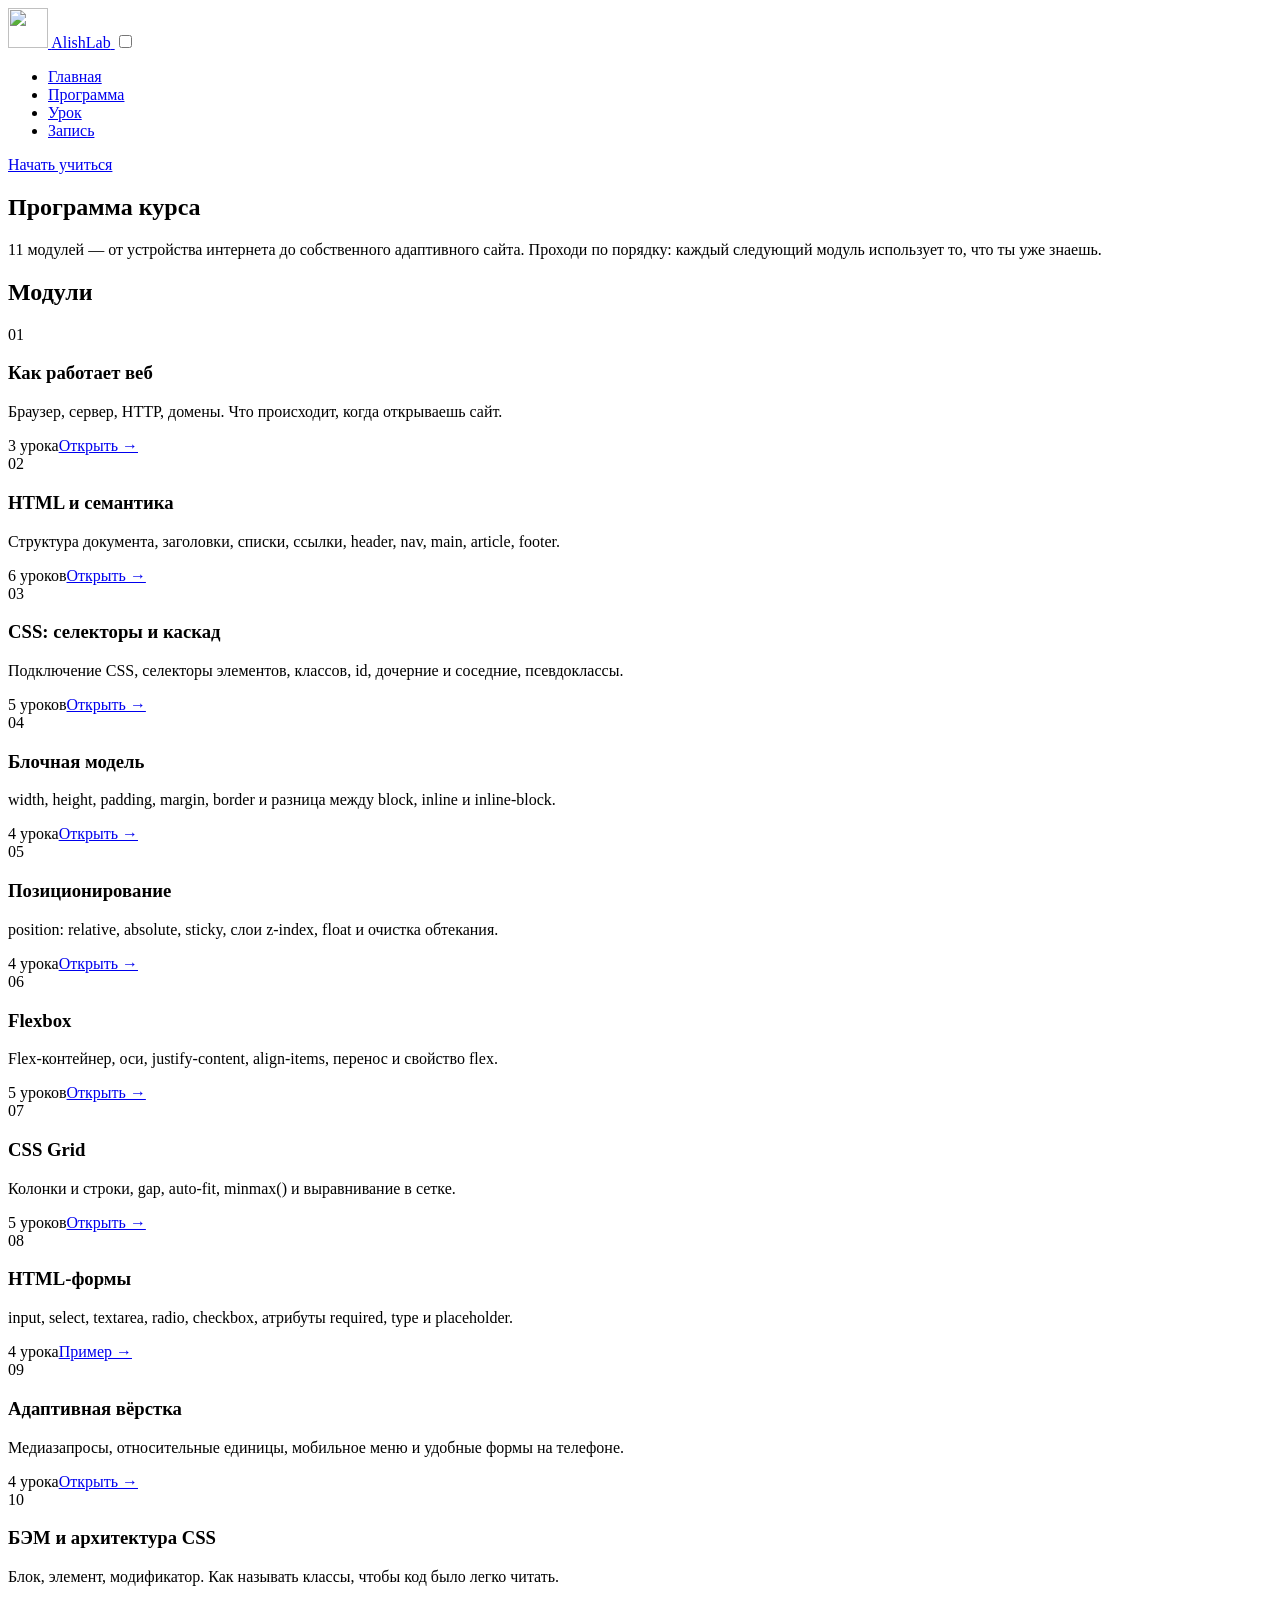
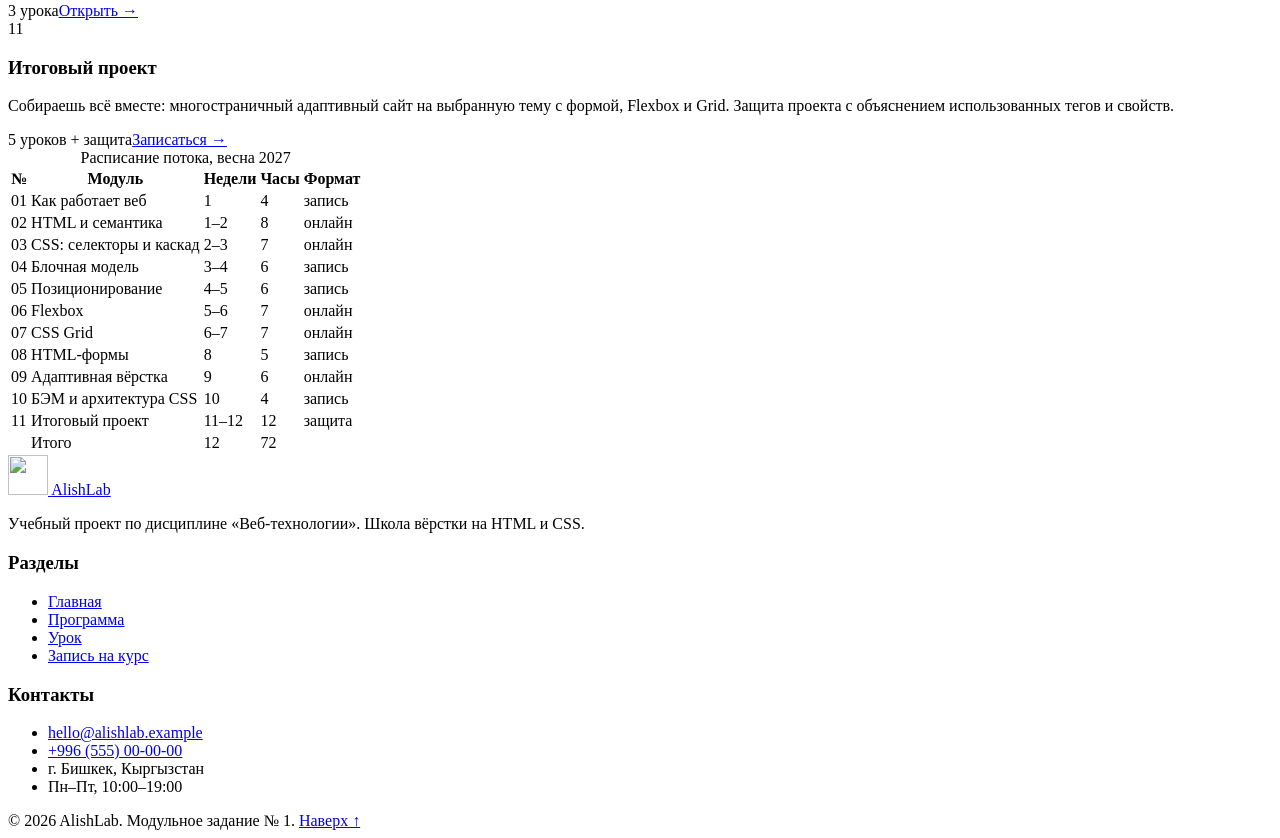
==== curriculum.html @ de328949 "Add curriculum page" ====
<!DOCTYPE html>
<html lang="ru">
<head>
  <meta charset="UTF-8">
  <meta name="viewport" content="width=device-width, initial-scale=1.0">
  <meta name="description" content="Программа курса AlishLab: 11 модулей по HTML и CSS и расписание занятий.">
  <title>Программа курса — AlishLab</title>
  <link rel="icon" href="img/logo.svg" type="image/svg+xml">
  <link rel="preconnect" href="https://fonts.googleapis.com">
  <link rel="preconnect" href="https://fonts.gstatic.com" crossorigin>
  <link href="https://fonts.googleapis.com/css2?family=Golos+Text:wght@400;500;600;700&family=JetBrains+Mono:wght@400;700&display=swap" rel="stylesheet">
  <link rel="stylesheet" href="css/style.css">
</head>
<body>

  <header class="header" id="top">
    <div class="header__inner container">
      <a class="logo" href="index.html">
        <img class="logo__img" src="img/logo.svg" alt="" width="40" height="40">
        <span class="logo__text">AlishLab</span>
      </a>

      <input class="nav-toggle" type="checkbox" id="nav-toggle">
      <label class="burger" for="nav-toggle" aria-label="Открыть меню">
        <span class="burger__line"></span>
        <span class="burger__line"></span>
        <span class="burger__line"></span>
      </label>

      <nav class="nav" aria-label="Главное меню">
        <ul class="nav__list">
          <li class="nav__item"><a class="nav__link" href="index.html">Главная</a></li>
          <li class="nav__item"><a class="nav__link nav__link--active" href="curriculum.html" aria-current="page">Программа</a></li>
          <li class="nav__item"><a class="nav__link" href="lesson.html">Урок</a></li>
          <li class="nav__item"><a class="nav__link" href="register.html">Запись</a></li>
        </ul>
      </nav>

      <a class="button button--primary button--small header__cta" href="register.html">Начать учиться</a>
    </div>
  </header>

  <main>
    <section class="page-head">
      <div class="container">
        <h1 class="page-head__title">Программа курса</h1>
        <p class="page-head__text">
          11 модулей — от устройства интернета до собственного адаптивного сайта.
          Проходи по порядку: каждый следующий модуль использует то, что ты уже знаешь.
        </p>

      </div>
    </section>

    <!-- Сетка модулей на CSS Grid -->
    <section class="section">
      <div class="container">
        <div class="section__head">
          <h2>Модули</h2>
        </div>

        <div class="modules">
          <article class="module">
            <span class="module__num">01</span>
            <h3 class="module__title">Как работает веб</h3>
            <p class="module__text">Браузер, сервер, HTTP, домены. Что происходит, когда открываешь сайт.</p>
            <div class="module__footer"><span>3 урока</span><a class="module__link" href="lesson.html">Открыть →</a></div>
          </article>

          <article class="module">
            <span class="module__num">02</span>
            <h3 class="module__title">HTML и семантика</h3>
            <p class="module__text">Структура документа, заголовки, списки, ссылки, header, nav, main, article, footer.</p>
            <div class="module__footer"><span>6 уроков</span><a class="module__link" href="lesson.html">Открыть →</a></div>
          </article>

          <article class="module">
            <span class="module__num">03</span>
            <h3 class="module__title">CSS: селекторы и каскад</h3>
            <p class="module__text">Подключение CSS, селекторы элементов, классов, id, дочерние и соседние, псевдоклассы.</p>
            <div class="module__footer"><span>5 уроков</span><a class="module__link" href="lesson.html">Открыть →</a></div>
          </article>

          <article class="module">
            <span class="module__num">04</span>
            <h3 class="module__title">Блочная модель</h3>
            <p class="module__text">width, height, padding, margin, border и разница между block, inline и inline-block.</p>
            <div class="module__footer"><span>4 урока</span><a class="module__link" href="lesson.html">Открыть →</a></div>
          </article>

          <article class="module">
            <span class="module__num">05</span>
            <h3 class="module__title">Позиционирование</h3>
            <p class="module__text">position: relative, absolute, sticky, слои z-index, float и очистка обтекания.</p>
            <div class="module__footer"><span>4 урока</span><a class="module__link" href="lesson.html">Открыть →</a></div>
          </article>

          <article class="module">
            <span class="module__num">06</span>
            <h3 class="module__title">Flexbox</h3>
            <p class="module__text">Flex-контейнер, оси, justify-content, align-items, перенос и свойство flex.</p>
            <div class="module__footer"><span>5 уроков</span><a class="module__link" href="lesson.html">Открыть →</a></div>
          </article>

          <article class="module">
            <span class="module__num">07</span>
            <h3 class="module__title">CSS Grid</h3>
            <p class="module__text">Колонки и строки, gap, auto-fit, minmax() и выравнивание в сетке.</p>
            <div class="module__footer"><span>5 уроков</span><a class="module__link" href="lesson.html">Открыть →</a></div>
          </article>

          <article class="module">
            <span class="module__num">08</span>
            <h3 class="module__title">HTML-формы</h3>
            <p class="module__text">input, select, textarea, radio, checkbox, атрибуты required, type и placeholder.</p>
            <div class="module__footer"><span>4 урока</span><a class="module__link" href="register.html">Пример →</a></div>
          </article>

          <article class="module">
            <span class="module__num">09</span>
            <h3 class="module__title">Адаптивная вёрстка</h3>
            <p class="module__text">Медиазапросы, относительные единицы, мобильное меню и удобные формы на телефоне.</p>
            <div class="module__footer"><span>4 урока</span><a class="module__link" href="lesson.html">Открыть →</a></div>
          </article>

          <article class="module">
            <span class="module__num">10</span>
            <h3 class="module__title">БЭМ и архитектура CSS</h3>
            <p class="module__text">Блок, элемент, модификатор. Как называть классы, чтобы код было легко читать.</p>
            <div class="module__footer"><span>3 урока</span><a class="module__link" href="lesson.html">Открыть →</a></div>
          </article>

          <article class="module module--wide">
            <span class="module__num">11</span>
            <h3 class="module__title">Итоговый проект</h3>
            <p class="module__text">Собираешь всё вместе: многостраничный адаптивный сайт на выбранную тему с формой, Flexbox и Grid. Защита проекта с объяснением использованных тегов и свойств.</p>
            <div class="module__footer"><span>5 уроков + защита</span><a class="module__link" href="register.html">Записаться →</a></div>
          </article>
        </div>
      </div>
    </section>

    <!-- Таблица расписания -->
    <section class="section" id="schedule">
      <div class="container">
        <div class="table-wrap">
          <table class="schedule">
            <caption class="schedule__caption">Расписание потока, весна 2027</caption>
            <thead>
              <tr>
                <th scope="col">№</th>
                <th scope="col">Модуль</th>
                <th scope="col">Недели</th>
                <th scope="col">Часы</th>
                <th scope="col">Формат</th>
              </tr>
            </thead>
            <tbody>
              <tr><td>01</td><td>Как работает веб</td><td>1</td><td>4</td><td>запись</td></tr>
              <tr><td>02</td><td>HTML и семантика</td><td>1–2</td><td>8</td><td>онлайн</td></tr>
              <tr><td>03</td><td>CSS: селекторы и каскад</td><td>2–3</td><td>7</td><td>онлайн</td></tr>
              <tr><td>04</td><td>Блочная модель</td><td>3–4</td><td>6</td><td>запись</td></tr>
              <tr><td>05</td><td>Позиционирование</td><td>4–5</td><td>6</td><td>запись</td></tr>
              <tr><td>06</td><td>Flexbox</td><td>5–6</td><td>7</td><td>онлайн</td></tr>
              <tr><td>07</td><td>CSS Grid</td><td>6–7</td><td>7</td><td>онлайн</td></tr>
              <tr><td>08</td><td>HTML-формы</td><td>8</td><td>5</td><td>запись</td></tr>
              <tr><td>09</td><td>Адаптивная вёрстка</td><td>9</td><td>6</td><td>онлайн</td></tr>
              <tr><td>10</td><td>БЭМ и архитектура CSS</td><td>10</td><td>4</td><td>запись</td></tr>
              <tr><td>11</td><td>Итоговый проект</td><td>11–12</td><td>12</td><td>защита</td></tr>
            </tbody>
            <tfoot>
              <tr><td></td><td>Итого</td><td>12</td><td>72</td><td></td></tr>
            </tfoot>
          </table>
        </div>
      </div>
    </section>
  </main>

  <footer class="footer">
    <div class="footer__inner container">
      <div class="footer__col">
        <a class="logo footer__logo" href="index.html">
          <img class="logo__img" src="img/logo.svg" alt="" width="40" height="40">
          <span class="logo__text">AlishLab</span>
        </a>
        <p class="footer__about">Учебный проект по дисциплине «Веб-технологии». Школа вёрстки на HTML и CSS.</p>
      </div>
      <div class="footer__col">
        <h3 class="footer__title">Разделы</h3>
        <ul class="footer__list">
          <li><a class="footer__link" href="index.html">Главная</a></li>
          <li><a class="footer__link" href="curriculum.html">Программа</a></li>
          <li><a class="footer__link" href="lesson.html">Урок</a></li>
          <li><a class="footer__link" href="register.html">Запись на курс</a></li>
        </ul>
      </div>
      <div class="footer__col">
        <h3 class="footer__title">Контакты</h3>
        <ul class="footer__list">
          <li><a class="footer__link" href="mailto:hello@alishlab.example">hello@alishlab.example</a></li>
          <li><a class="footer__link" href="tel:+996555000000">+996 (555) 00-00-00</a></li>
          <li>г. Бишкек, Кыргызстан</li>
          <li>Пн–Пт, 10:00–19:00</li>
        </ul>
      </div>
    </div>
    <div class="footer__bottom container">
      <span>© 2026 AlishLab. Модульное задание № 1.</span>
      <a class="footer__link" href="#top">Наверх ↑</a>
    </div>
  </footer>

</body>
</html>
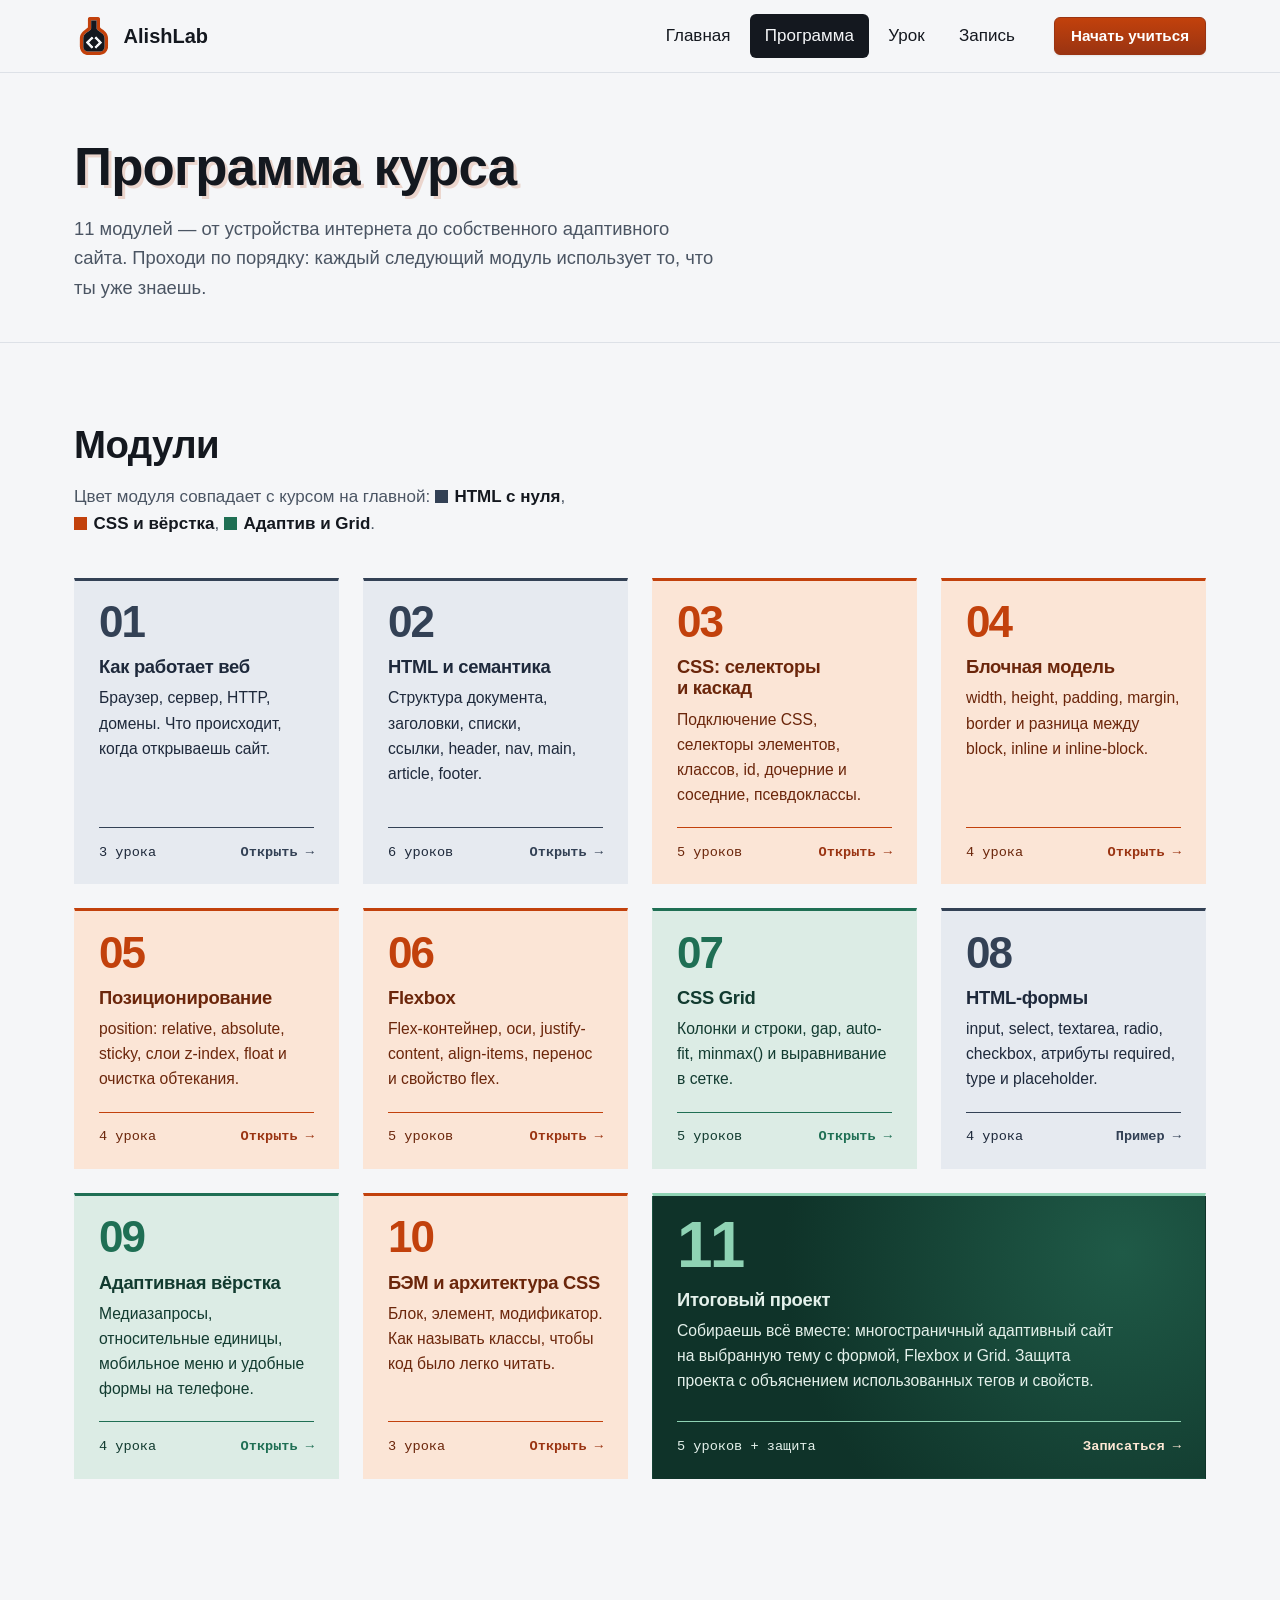
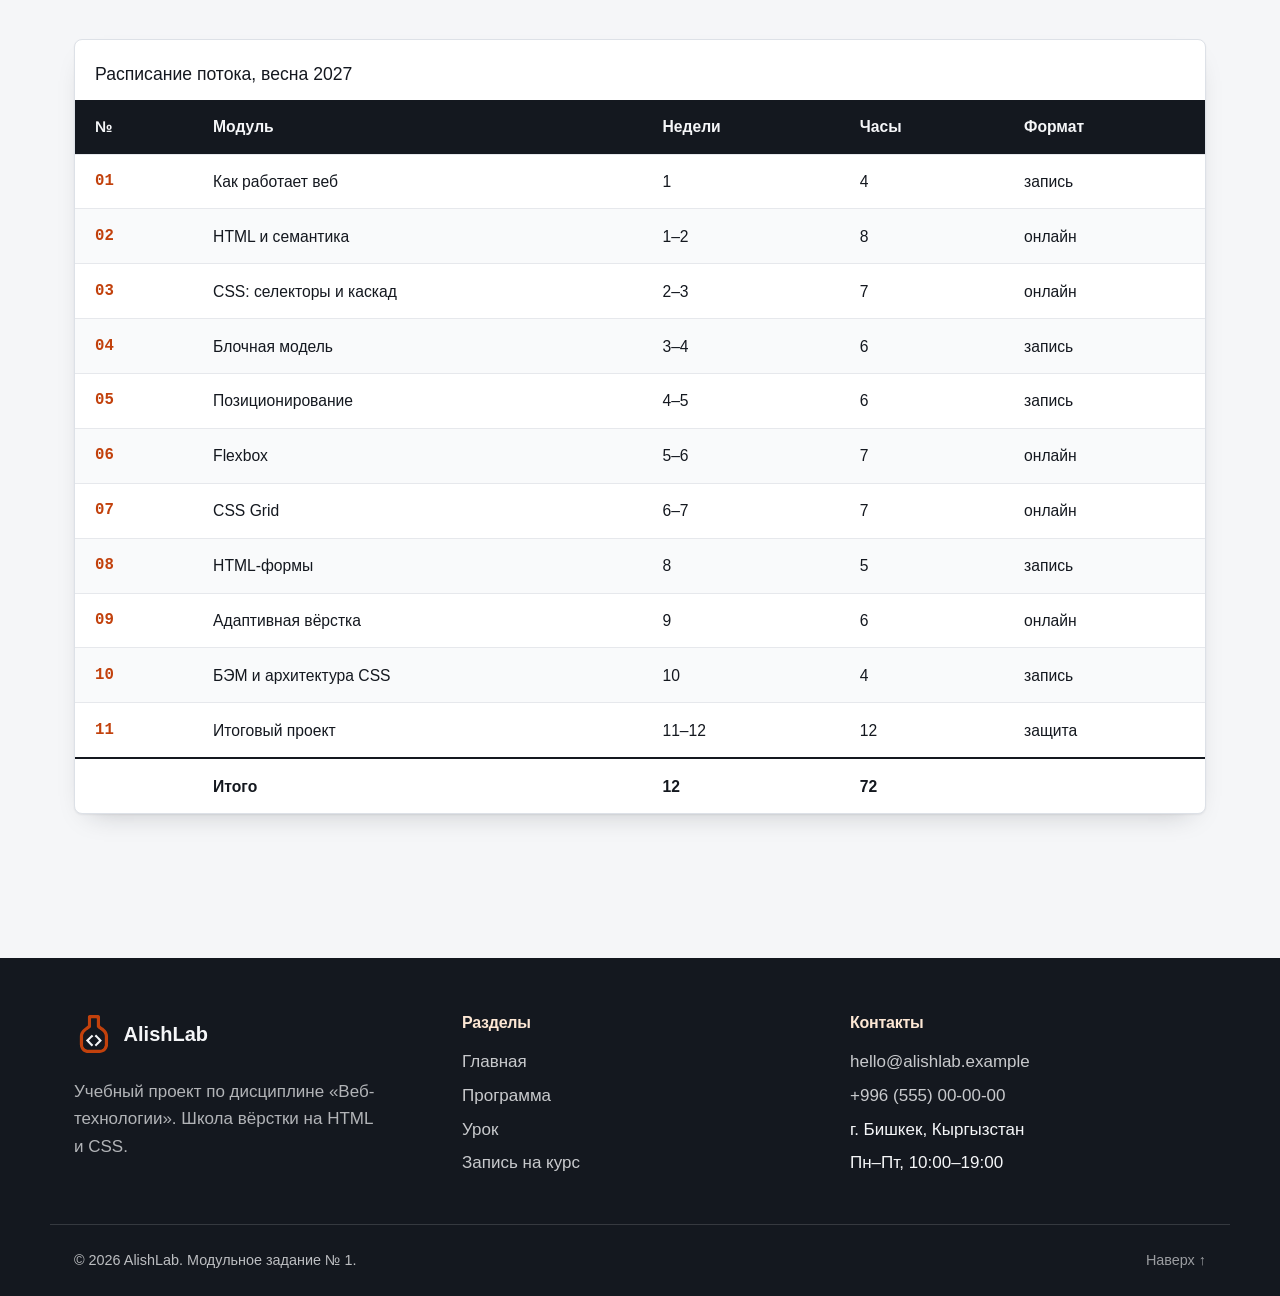
==== commit fd354cf6: "Restyle cards and form, place illustrations" ====
--- a/curriculum.html
+++ b/curriculum.html
@@ -57,80 +57,85 @@
       <div class="container">
         <div class="section__head">
           <h2>Модули</h2>
+          <p class="legend">Цвет модуля совпадает с курсом на главной:
+            <span class="legend__item legend__item--html">HTML с нуля</span>,
+            <span class="legend__item legend__item--css">CSS и вёрстка</span>,
+            <span class="legend__item legend__item--layout">Адаптив и Grid</span>.
+          </p>
         </div>
 
         <div class="modules">
-          <article class="module">
+          <article class="module module--html">
             <span class="module__num">01</span>
             <h3 class="module__title">Как работает веб</h3>
             <p class="module__text">Браузер, сервер, HTTP, домены. Что происходит, когда открываешь сайт.</p>
             <div class="module__footer"><span>3 урока</span><a class="module__link" href="lesson.html">Открыть →</a></div>
           </article>
 
-          <article class="module">
+          <article class="module module--html">
             <span class="module__num">02</span>
             <h3 class="module__title">HTML и семантика</h3>
             <p class="module__text">Структура документа, заголовки, списки, ссылки, header, nav, main, article, footer.</p>
             <div class="module__footer"><span>6 уроков</span><a class="module__link" href="lesson.html">Открыть →</a></div>
           </article>
 
-          <article class="module">
+          <article class="module module--css">
             <span class="module__num">03</span>
             <h3 class="module__title">CSS: селекторы и каскад</h3>
             <p class="module__text">Подключение CSS, селекторы элементов, классов, id, дочерние и соседние, псевдоклассы.</p>
             <div class="module__footer"><span>5 уроков</span><a class="module__link" href="lesson.html">Открыть →</a></div>
           </article>
 
-          <article class="module">
+          <article class="module module--css">
             <span class="module__num">04</span>
             <h3 class="module__title">Блочная модель</h3>
             <p class="module__text">width, height, padding, margin, border и разница между block, inline и inline-block.</p>
             <div class="module__footer"><span>4 урока</span><a class="module__link" href="lesson.html">Открыть →</a></div>
           </article>
 
-          <article class="module">
+          <article class="module module--css">
             <span class="module__num">05</span>
             <h3 class="module__title">Позиционирование</h3>
             <p class="module__text">position: relative, absolute, sticky, слои z-index, float и очистка обтекания.</p>
             <div class="module__footer"><span>4 урока</span><a class="module__link" href="lesson.html">Открыть →</a></div>
           </article>
 
-          <article class="module">
+          <article class="module module--css">
             <span class="module__num">06</span>
             <h3 class="module__title">Flexbox</h3>
             <p class="module__text">Flex-контейнер, оси, justify-content, align-items, перенос и свойство flex.</p>
             <div class="module__footer"><span>5 уроков</span><a class="module__link" href="lesson.html">Открыть →</a></div>
           </article>
 
-          <article class="module">
+          <article class="module module--layout">
             <span class="module__num">07</span>
             <h3 class="module__title">CSS Grid</h3>
             <p class="module__text">Колонки и строки, gap, auto-fit, minmax() и выравнивание в сетке.</p>
             <div class="module__footer"><span>5 уроков</span><a class="module__link" href="lesson.html">Открыть →</a></div>
           </article>
 
-          <article class="module">
+          <article class="module module--html">
             <span class="module__num">08</span>
             <h3 class="module__title">HTML-формы</h3>
             <p class="module__text">input, select, textarea, radio, checkbox, атрибуты required, type и placeholder.</p>
             <div class="module__footer"><span>4 урока</span><a class="module__link" href="register.html">Пример →</a></div>
           </article>
 
-          <article class="module">
+          <article class="module module--layout">
             <span class="module__num">09</span>
             <h3 class="module__title">Адаптивная вёрстка</h3>
             <p class="module__text">Медиазапросы, относительные единицы, мобильное меню и удобные формы на телефоне.</p>
             <div class="module__footer"><span>4 урока</span><a class="module__link" href="lesson.html">Открыть →</a></div>
           </article>
 
-          <article class="module">
+          <article class="module module--css">
             <span class="module__num">10</span>
             <h3 class="module__title">БЭМ и архитектура CSS</h3>
             <p class="module__text">Блок, элемент, модификатор. Как называть классы, чтобы код было легко читать.</p>
             <div class="module__footer"><span>3 урока</span><a class="module__link" href="lesson.html">Открыть →</a></div>
           </article>
 
-          <article class="module module--wide">
+          <article class="module module--layout module--wide">
             <span class="module__num">11</span>
             <h3 class="module__title">Итоговый проект</h3>
             <p class="module__text">Собираешь всё вместе: многостраничный адаптивный сайт на выбранную тему с формой, Flexbox и Grid. Защита проекта с объяснением использованных тегов и свойств.</p>
@@ -199,7 +204,7 @@
         <h3 class="footer__title">Контакты</h3>
         <ul class="footer__list">
           <li><a class="footer__link" href="mailto:hello@alishlab.example">hello@alishlab.example</a></li>
-          <li><a class="footer__link" href="tel:+996555000000">+996 (555) 00-00-00</a></li>
+          <li><a class="footer__link" href="tel:+996555000000">+996&nbsp;(555)&nbsp;00&#8209;00&#8209;00</a></li>
           <li>г. Бишкек, Кыргызстан</li>
           <li>Пн–Пт, 10:00–19:00</li>
         </ul>
--- a/css/style.css
+++ b/css/style.css
@@ -0,0 +1,1803 @@
+/* =========================================================
+   AlishLab — общий файл стилей
+   Структура файла:
+     0. Сброс стилей браузера (reset)
+     1. Переменные и базовые стили
+     2. Сетка страницы: контейнер, секции
+     3. Кнопки
+     4. Шапка, логотип, навигация
+     5. Главная: hero, преимущества, курсы, призыв
+     6. Подвал
+     7. Программа курса: модули (Grid), таблица
+     8. Урок: оглавление, текст, демо, песочница
+     9. Форма записи
+    10. Анимации
+    11. Адаптивность (@media)
+   Классы именуются по БЭМ: block__element--modifier
+   ========================================================= */
+
+/* ---------- 0. Сброс стилей браузера ---------- */
+*,
+*::before,
+*::after {
+  box-sizing: border-box;
+  margin: 0;
+  padding: 0;
+}
+
+html {
+  -webkit-text-size-adjust: 100%;
+  scroll-behavior: smooth;
+}
+
+ul,
+ol {
+  list-style: none;
+}
+
+img,
+svg,
+iframe {
+  display: block;
+  max-width: 100%;
+}
+
+input,
+button,
+textarea,
+select {
+  font: inherit;
+  color: inherit;
+}
+
+button {
+  cursor: pointer;
+  background: none;
+  border: none;
+}
+
+table {
+  border-collapse: collapse;
+  border-spacing: 0;
+}
+
+a {
+  color: inherit;
+  text-decoration: none;
+}
+
+/* ---------- 1. Переменные и базовые стили ---------- */
+:root {
+  --paper: #f5f6f8;
+  --paper-2: #e6e8ec;
+  --white: #ffffff;
+  --ink: #14181f;
+  --ink-soft: #4b5563;
+  --line: #dde1e7;
+  --line-strong: #8a93a1;
+  --rule: #14181f;
+  --accent: #c2410c;
+  --accent-dark: #9a3412;
+  --green: #1f6f54;
+  --yellow: #fde7d4; /* светлый тон акцента: выделения и подсветка */
+  --blue: #2b4acb;
+
+  /* тона курсов: фон карточки, линия и цифра, текст, ссылка */
+  --slate-surface: #e6eaf0;
+  --slate-strong: #334155;
+  --slate-ink: #1e293b;
+  --orange-surface: #fbe5d6;
+  --orange-strong: #c2410c;
+  --orange-ink: #6b260b;
+  --orange-link: #9a3412;
+  --green-surface: #dcece5;
+  --green-strong: #1f6f54;
+  --green-ink: #123b30;
+
+  --font-display: "Golos Text", "Segoe UI", sans-serif;
+  --font-body: "Golos Text", "Segoe UI", sans-serif;
+  --font-mono: "JetBrains Mono", Consolas, monospace;
+
+  --radius: 8px;
+  --radius-sm: 6px;
+  --shadow-hard: 0 1px 2px rgba(20, 24, 31, 0.06), 0 12px 28px -16px rgba(20, 24, 31, 0.28);
+  --shadow-soft: 0 1px 2px rgba(20, 24, 31, 0.06), 0 18px 36px -24px rgba(20, 24, 31, 0.3);
+  --container: 1180px;
+}
+
+/* селектор элемента */
+body {
+  min-height: 100vh;
+  font-family: var(--font-body);
+  font-size: 1.0625rem;
+  line-height: 1.6;
+  color: var(--ink);
+  background-color: var(--paper);
+}
+
+h1,
+h2,
+h3,
+h4 {
+  font-family: var(--font-display);
+  font-weight: 600;
+  line-height: 1.15;
+  letter-spacing: -0.015em;
+  text-wrap: balance;
+}
+
+h2 {
+  font-size: clamp(1.6rem, 3.2vw, 2.4rem);
+}
+
+h3 {
+  font-size: 1.2rem;
+}
+
+p {
+  text-wrap: pretty;
+}
+
+p + p {
+  margin-top: 1em;
+}
+
+code,
+kbd {
+  font-family: var(--font-mono);
+  font-size: 0.9em;
+}
+
+/* псевдоклассы ссылок */
+a:focus-visible {
+  outline: 3px solid var(--blue);
+  outline-offset: 3px;
+  border-radius: 4px;
+}
+
+::selection {
+  background: var(--yellow);
+}
+
+/* селектор по идентификатору: якоря не прячутся под липкой шапкой */
+#top,
+#sandbox,
+#schedule,
+#courses,
+.prose > h2 {
+  scroll-margin-top: 96px;
+}
+
+.visually-hidden {
+  position: absolute;
+  width: 1px;
+  height: 1px;
+  overflow: hidden;
+  clip: rect(0 0 0 0);
+  white-space: nowrap;
+}
+
+/* ---------- 2. Сетка страницы ---------- */
+.container {
+  width: 100%;
+  max-width: var(--container);
+  margin: 0 auto;
+  padding: 0 1.5rem;
+}
+
+.section {
+  padding: 5rem 0;
+}
+
+.section__head {
+  max-width: 720px;
+  margin-bottom: 2.5rem;
+}
+
+.section__lead {
+  margin-top: 1rem;
+  color: var(--ink-soft);
+  font-size: 1.15rem;
+}
+
+/* ---------- 3. Кнопки ---------- */
+.button {
+  display: inline-block;
+  padding: 0.85rem 1.5rem;
+  font-weight: 600;
+  line-height: 1.2;
+  text-align: center;
+  color: var(--ink);
+  background: var(--white);
+  border: 1px solid var(--line-strong);
+  border-radius: 6px;
+  box-shadow: 0 1px 2px rgba(20, 24, 31, 0.08);
+  transition: background-color 0.15s ease, border-color 0.15s ease, box-shadow 0.15s ease;
+}
+
+.button:hover {
+  background: var(--paper);
+  box-shadow: 0 4px 10px -4px rgba(20, 24, 31, 0.3);
+}
+
+.button:active {
+  transform: translateY(1px);
+  box-shadow: none;
+}
+
+.button:focus-visible {
+  outline: 3px solid var(--blue);
+  outline-offset: 3px;
+}
+
+.button--primary {
+  color: var(--white);
+  background: linear-gradient(180deg, #c2410c, #9a3412);
+  border-color: #9a3412;
+}
+
+.button--primary:hover {
+  background: linear-gradient(180deg, #9a3412, #7c2d12);
+}
+
+.button--ghost {
+  background: transparent;
+  box-shadow: none;
+}
+
+.button--ghost:hover {
+  background: var(--white);
+}
+
+.button--small {
+  padding: 0.55rem 1rem;
+  font-size: 0.95rem;
+}
+
+.button--block {
+  display: block;
+  width: 100%;
+}
+
+/* ---------- 4. Шапка и навигация ---------- */
+.header {
+  position: sticky;
+  top: 0;
+  z-index: 100;
+  background: rgba(245, 246, 248, 0.92);
+  backdrop-filter: blur(8px);
+  border-bottom: 1px solid var(--line);
+}
+
+.header__inner {
+  display: flex;
+  align-items: center;
+  justify-content: space-between;
+  gap: 1.5rem;
+  min-height: 72px;
+}
+
+.header__cta {
+  flex: none;
+  white-space: nowrap;
+}
+
+.logo {
+  display: inline-flex;
+  align-items: center;
+  gap: 0.6rem;
+  font-family: var(--font-display);
+  font-size: 1.25rem;
+  font-weight: 700;
+}
+
+.logo__img {
+  width: 40px;
+  height: 40px;
+  transition: transform 0.3s ease;
+}
+
+.logo:hover .logo__img {
+  transform: rotate(-12deg);
+}
+
+.nav {
+  margin-left: auto;
+}
+
+/* дочерний селектор: только прямые потомки списка */
+.nav__list {
+  display: flex;
+  gap: 0.25rem;
+}
+
+.nav__list > .nav__item {
+  flex: none;
+}
+
+.nav__link {
+  display: block;
+  padding: 0.5rem 0.95rem;
+  font-weight: 500;
+  border-radius: 6px;
+  transition: background-color 0.15s ease;
+}
+
+.nav__link:hover {
+  background: var(--paper-2);
+}
+
+.nav__link--active,
+.nav__link--active:hover {
+  color: var(--paper);
+  background: var(--ink);
+}
+
+/* мобильное меню без JS: чекбокс + label */
+.nav-toggle {
+  position: absolute;
+  opacity: 0;
+  width: 1px;
+  height: 1px;
+}
+
+.burger {
+  display: none;
+  width: 44px;
+  height: 44px;
+  padding: 11px 9px;
+  border: 1px solid var(--line-strong);
+  border-radius: var(--radius-sm);
+  background: var(--white);
+  cursor: pointer;
+}
+
+.burger__line {
+  display: block;
+  height: 2px;
+  background: var(--ink);
+  border-radius: 2px;
+  transition: transform 0.2s ease, opacity 0.2s ease;
+}
+
+.burger__line + .burger__line {
+  margin-top: 6px;
+}
+
+.nav-toggle:focus-visible + .burger {
+  outline: 3px solid var(--blue);
+  outline-offset: 2px;
+}
+
+/* соседние селекторы + и ~ : состояние чекбокса меняет бургер и меню */
+.nav-toggle:checked + .burger .burger__line:nth-child(1) {
+  transform: translateY(8px) rotate(45deg);
+}
+
+.nav-toggle:checked + .burger .burger__line:nth-child(2) {
+  opacity: 0;
+}
+
+.nav-toggle:checked + .burger .burger__line:nth-child(3) {
+  transform: translateY(-8px) rotate(-45deg);
+}
+
+/* ---------- 5. Главная страница ---------- */
+
+/* 5.1 Hero */
+.hero {
+  position: relative;
+  isolation: isolate;
+  padding: 5rem 0 4.5rem;
+  overflow: hidden;
+}
+
+/* радиальный градиент-«пятно» за контентом */
+.hero::before {
+  content: "";
+  position: absolute;
+  top: -160px;
+  right: -140px;
+  z-index: -1;
+  width: 620px;
+  height: 620px;
+  border-radius: 50%;
+  background: radial-gradient(circle, rgba(194, 65, 12, 0.14) 0%, rgba(194, 65, 12, 0.05) 45%, transparent 70%);
+}
+
+.hero__inner {
+  display: grid;
+  grid-template-columns: 1.1fr 0.9fr;
+  align-items: center;
+  gap: 3rem;
+}
+
+.hero__title {
+  font-size: clamp(2.3rem, 5.4vw, 4.1rem);
+  line-height: 1.04;
+  text-shadow: 3px 3px 0 rgba(194, 65, 12, 0.18);
+}
+
+.hero__accent {
+  color: var(--accent);
+}
+
+.hero__text {
+  max-width: 34rem;
+  margin-top: 1.5rem;
+  font-size: 1.2rem;
+  color: var(--ink-soft);
+}
+
+.hero__actions {
+  display: flex;
+  flex-wrap: wrap;
+  gap: 1rem;
+  margin-top: 2rem;
+}
+
+/* относительное позиционирование родителя + абсолютное у «наклеек» */
+.hero__visual {
+  position: relative;
+}
+
+.hero__image {
+  width: 100%;
+  height: auto;
+  filter: drop-shadow(0 18px 24px rgba(20, 24, 31, 0.18));
+}
+
+/* 5.2 Преимущества — Flexbox с переносом */
+.features__list {
+  display: flex;
+  flex-direction: row;
+  flex-wrap: wrap;
+  gap: 1.5rem;
+}
+
+.feature {
+  flex: 1 1 230px;
+  padding-top: 1.25rem;
+  border-top: 2px solid var(--rule);
+}
+
+.feature__title {
+  margin-bottom: 0.6rem;
+}
+
+.feature__text {
+  color: var(--ink-soft);
+}
+
+/* 5.3 Карточки курсов — три в ряд на Flexbox */
+.courses__row {
+  display: flex;
+  flex-direction: row;
+  justify-content: space-between;
+  align-items: stretch;
+  gap: 1.75rem;
+}
+
+/* каждая карточка окрашена в тон своего курса; тон задают переменные --tone-* */
+.card {
+  --tone-surface: var(--slate-surface);
+  --tone-strong: var(--slate-strong);
+  --tone-ink: var(--slate-ink);
+  display: flex;
+  flex-direction: column;
+  flex: 1 1 0;
+  padding: 1.75rem 2rem 2rem;
+  color: var(--tone-ink);
+  background: var(--tone-surface);
+  border: 1px solid transparent;
+  border-top: 4px solid var(--tone-strong);
+  border-radius: 0;
+  transition: border-color 0.2s ease;
+}
+
+.card:hover,
+.card:focus-within {
+  border-color: var(--tone-strong);
+}
+
+.card--html {
+  --tone-surface: var(--slate-surface);
+  --tone-strong: var(--slate-strong);
+  --tone-ink: var(--slate-ink);
+}
+
+.card--layout {
+  --tone-surface: var(--green-surface);
+  --tone-strong: var(--green-strong);
+  --tone-ink: var(--green-ink);
+}
+
+/* главный курс: шире соседей и с более толстой верхней линией */
+.card--featured {
+  --tone-surface: var(--orange-surface);
+  --tone-strong: var(--orange-strong);
+  --tone-ink: var(--orange-ink);
+  flex-grow: 1.35;
+  border-top-width: 8px;
+}
+
+.card__count {
+  display: flex;
+  align-items: baseline;
+  gap: 0.5rem;
+  margin-bottom: 1.5rem;
+  font-weight: 600;
+}
+
+.card__number {
+  font-family: var(--font-display);
+  font-size: clamp(3rem, 5vw, 4rem);
+  font-weight: 700;
+  line-height: 0.85;
+  letter-spacing: -0.045em;
+  font-variant-numeric: tabular-nums;
+  color: var(--tone-strong);
+}
+
+.card--featured .card__number {
+  font-size: clamp(3.5rem, 6.5vw, 5.25rem);
+}
+
+.card__title {
+  font-size: 1.45rem;
+  margin-bottom: 0.6rem;
+}
+
+.card__description {
+  max-width: 34ch;
+}
+
+.card__list {
+  margin: 1.25rem 0 1.75rem;
+}
+
+.card__list li {
+  padding: 0.35rem 0 0.35rem 1.4rem;
+  position: relative;
+  font-weight: 500;
+}
+
+/* маркер списка — короткая линия цвета курса */
+.card__list li::before {
+  content: "";
+  position: absolute;
+  top: 1.05em;
+  left: 0;
+  width: 0.7rem;
+  height: 2px;
+  background: var(--tone-strong);
+}
+
+.card__meta {
+  display: flex;
+  justify-content: space-between;
+  align-items: baseline;
+  margin-top: auto;
+  padding-top: 1.25rem;
+  border-top: 1px solid var(--tone-strong);
+}
+
+.card__price {
+  font-family: var(--font-display);
+  font-size: 1.5rem;
+  font-weight: 700;
+}
+
+.card__button {
+  margin-top: 1.25rem;
+  border-color: var(--tone-strong);
+}
+
+/* 5.4 Призыв к действию */
+.cta {
+  display: flex;
+  flex-wrap: wrap;
+  justify-content: space-between;
+  align-items: center;
+  gap: 2rem;
+  padding: 3rem;
+  color: var(--white);
+  background: linear-gradient(120deg, #14181f 0%, #263041 100%);
+  border: 1px solid var(--line);
+  border-radius: calc(var(--radius) * 1.5);
+  box-shadow: var(--shadow-hard);
+}
+
+.cta__title {
+  max-width: 32rem;
+  text-shadow: 0 2px 10px rgba(0, 0, 0, 0.35);
+}
+
+.cta__text {
+  margin-top: 0.75rem;
+  opacity: 0.9;
+}
+
+.cta__content {
+  flex: 1 1 22rem;
+}
+
+.cta__button {
+  margin-top: 1.75rem;
+}
+
+/* рисунок справа от текста и кнопки, на телефоне скрыт */
+.cta__art {
+  flex: none;
+  width: 240px;
+  height: auto;
+  margin: -1.5rem 0;
+}
+
+/* ---------- 6. Подвал ---------- */
+.footer {
+  margin-top: 4rem;
+  padding: 3.5rem 0 1.5rem;
+  color: var(--paper);
+  background: var(--ink);
+}
+
+.footer__inner {
+  display: grid;
+  grid-template-columns: repeat(auto-fit, minmax(200px, 1fr));
+  gap: 2rem;
+}
+
+.footer__logo {
+  color: var(--paper);
+}
+
+.footer__about {
+  margin-top: 1rem;
+  max-width: 20rem;
+  opacity: 0.7;
+}
+
+.footer__title {
+  margin-bottom: 1rem;
+  font-size: 1rem;
+  color: var(--yellow);
+}
+
+.footer__list li + li {
+  margin-top: 0.4rem;
+}
+
+.footer__link {
+  opacity: 0.8;
+  transition: color 0.15s ease, opacity 0.15s ease;
+}
+
+.footer__link:hover,
+.footer__link:focus {
+  color: var(--yellow);
+  opacity: 1;
+}
+
+.footer__bottom {
+  display: flex;
+  flex-wrap: wrap;
+  justify-content: space-between;
+  gap: 1rem;
+  margin-top: 3rem;
+  padding-top: 1.5rem;
+  font-size: 0.9rem;
+  opacity: 0.75;
+  border-top: 1px solid rgba(245, 246, 248, 0.2);
+}
+
+/* ---------- 7. Программа курса ---------- */
+.page-head {
+  padding: 4rem 0 2.5rem;
+  border-bottom: 1px solid var(--line);
+}
+
+.page-head__title {
+  font-size: clamp(2rem, 4.5vw, 3.3rem);
+  text-shadow: 3px 3px 0 rgba(194, 65, 12, 0.18);
+}
+
+/* заголовок слева, рисунок справа (страница «Запись») */
+.page-head__row {
+  display: flex;
+  align-items: center;
+  justify-content: space-between;
+  gap: 2rem;
+}
+
+.page-head__art {
+  flex: none;
+  width: 240px;
+  height: auto;
+  margin: -1.5rem 0;
+}
+
+.page-head__text {
+  max-width: 40rem;
+  margin-top: 1rem;
+  font-size: 1.15rem;
+  color: var(--ink-soft);
+}
+
+/* 7.2 Сетка модулей — auto-fit + minmax */
+.modules {
+  display: grid;
+  grid-template-columns: repeat(auto-fit, minmax(250px, 1fr));
+  grid-template-rows: repeat(2, minmax(230px, auto));
+  grid-auto-rows: minmax(230px, auto);
+  gap: 1.5rem;
+  justify-items: stretch;
+  align-items: stretch;
+}
+
+/* модуль окрашен в тон курса, к которому он относится (как карточки на главной) */
+.module {
+  --tone-surface: var(--slate-surface);
+  --tone-strong: var(--slate-strong);
+  --tone-ink: var(--slate-ink);
+  --tone-link: var(--slate-strong);
+  position: relative;
+  display: flex;
+  flex-direction: column;
+  padding: 1.4rem 1.5rem 1.25rem;
+  overflow: hidden;
+  color: var(--tone-ink);
+  background: var(--tone-surface);
+  border: 1px solid transparent;
+  border-top: 3px solid var(--tone-strong);
+  border-radius: 0;
+  transition: border-color 0.2s ease;
+}
+
+.module:hover,
+.module:focus-within {
+  border-color: var(--tone-strong);
+}
+
+.module--html {
+  --tone-surface: var(--slate-surface);
+  --tone-strong: var(--slate-strong);
+  --tone-ink: var(--slate-ink);
+  --tone-link: var(--slate-strong);
+}
+
+.module--css {
+  --tone-surface: var(--orange-surface);
+  --tone-strong: var(--orange-strong);
+  --tone-ink: var(--orange-ink);
+  --tone-link: var(--orange-link);
+}
+
+.module--layout {
+  --tone-surface: var(--green-surface);
+  --tone-strong: var(--green-strong);
+  --tone-ink: var(--green-ink);
+  --tone-link: var(--green-strong);
+}
+
+.module__num {
+  margin-bottom: 1rem;
+  font-family: var(--font-display);
+  font-size: 2.75rem;
+  font-weight: 700;
+  line-height: 0.85;
+  letter-spacing: -0.045em;
+  font-variant-numeric: tabular-nums;
+  color: var(--tone-strong);
+}
+
+.module__title {
+  position: relative;
+  margin-bottom: 0.5rem;
+  font-size: 1.15rem;
+  overflow-wrap: break-word;
+  hyphens: auto;
+}
+
+.module__text {
+  margin-bottom: 1.25rem;
+  font-size: 0.98rem;
+}
+
+.module__footer {
+  display: flex;
+  justify-content: space-between;
+  align-items: center;
+  margin-top: auto;
+  padding-top: 0.85rem;
+  font-family: var(--font-mono);
+  font-size: 0.85rem;
+  border-top: 1px solid var(--tone-strong);
+}
+
+.module__link {
+  font-weight: 700;
+  color: var(--tone-link);
+}
+
+.module__link:hover,
+.module__link:focus-visible {
+  text-decoration: underline;
+  text-underline-offset: 3px;
+}
+
+/* итоговый проект: тёмно-зелёный блок на две колонки */
+.module--wide {
+  --tone-strong: #8fd3b4;
+  --tone-ink: #e4f1eb;
+  --tone-link: var(--yellow);
+  grid-column: span 2;
+  background: radial-gradient(circle at 85% 20%, #1f5a47 0%, #0f3329 65%);
+}
+
+.module--wide .module__num {
+  font-size: 4rem;
+}
+
+.module--wide .module__text {
+  max-width: 52ch;
+}
+
+/* подпись к цветам модулей */
+.legend {
+  margin-top: 1rem;
+  color: var(--ink-soft);
+}
+
+.legend__item {
+  font-weight: 600;
+  color: var(--ink);
+  white-space: nowrap;
+}
+
+.legend__item::before {
+  content: "";
+  display: inline-block;
+  width: 0.75em;
+  height: 0.75em;
+  margin-right: 0.4em;
+  vertical-align: -0.02em;
+}
+
+.legend__item--html::before {
+  background: var(--slate-strong);
+}
+
+.legend__item--css::before {
+  background: var(--orange-strong);
+}
+
+.legend__item--layout::before {
+  background: var(--green-strong);
+}
+
+/* 7.3 Таблица расписания */
+.table-wrap {
+  overflow-x: auto;
+  border: 1px solid var(--line);
+  border-radius: var(--radius);
+  box-shadow: var(--shadow-hard);
+  background: var(--white);
+}
+
+.schedule {
+  width: 100%;
+  min-width: 640px;
+  font-size: 0.98rem;
+}
+
+.schedule__caption {
+  padding: 1.25rem 1.25rem 0.75rem;
+  font-family: var(--font-display);
+  font-size: 1.1rem;
+  text-align: left;
+  caption-side: top;
+}
+
+.schedule th,
+.schedule td {
+  padding: 0.9rem 1.25rem;
+  text-align: left;
+  vertical-align: top;
+}
+
+.schedule thead th {
+  font-weight: 600;
+  color: var(--paper);
+  background: var(--ink);
+}
+
+.schedule tbody tr {
+  border-top: 1px solid var(--paper-2);
+  transition: background-color 0.15s ease;
+}
+
+/* зебра + подсветка строки при наведении */
+.schedule tbody tr:nth-child(even) {
+  background: #f9fafb;
+}
+
+.schedule tbody tr:hover {
+  background: #eef1f5;
+}
+
+.schedule td:first-child {
+  font-family: var(--font-mono);
+  font-weight: 700;
+  color: var(--accent);
+}
+
+.schedule tfoot td {
+  font-weight: 700;
+  border-top: 2px solid var(--rule);
+}
+
+/* ---------- 8. Страница урока ---------- */
+.breadcrumbs {
+  margin-bottom: 1.25rem;
+  font-size: 0.92rem;
+  color: var(--ink-soft);
+}
+
+.breadcrumbs__item {
+  display: inline;
+}
+
+.breadcrumbs__item + .breadcrumbs__item::before {
+  content: "/";
+  margin: 0 0.5rem;
+  opacity: 0.5;
+}
+
+.breadcrumbs__link:hover {
+  color: var(--accent);
+  text-decoration: underline;
+}
+
+.lesson {
+  display: grid;
+  grid-template-columns: 260px minmax(0, 1fr);
+  align-items: start;
+  gap: 3rem;
+}
+
+/* 8.1 Оглавление — липкое позиционирование */
+.toc {
+  position: sticky;
+  top: 96px;
+  padding: 1.5rem;
+  background: var(--white);
+  border: 1px solid var(--line);
+  border-radius: var(--radius);
+}
+
+.toc__title {
+  margin-bottom: 0.75rem;
+  font-size: 1rem;
+}
+
+.toc__item + .toc__item {
+  border-top: 1px dashed var(--paper-2);
+}
+
+.toc__link {
+  display: block;
+  padding: 0.5rem 0;
+  font-size: 0.95rem;
+  transition: color 0.15s ease, padding-left 0.15s ease;
+}
+
+.toc__link:hover {
+  padding-left: 0.4rem;
+  color: var(--accent);
+}
+
+.toc__progress {
+  height: 8px;
+  margin-top: 1rem;
+  overflow: hidden;
+  background: var(--paper-2);
+  border-radius: 6px;
+}
+
+.toc__bar {
+  width: 40%;
+  height: 100%;
+  background: linear-gradient(90deg, var(--green), var(--yellow));
+}
+
+.toc__caption {
+  margin-top: 0.4rem;
+  font-size: 0.85rem;
+  color: var(--ink-soft);
+}
+
+/* 8.2 Текст урока */
+.prose {
+  max-width: 760px;
+}
+
+.prose > h2 {
+  margin: 3rem 0 1rem;
+  font-size: 1.7rem;
+}
+
+.prose > h2:first-of-type {
+  margin-top: 0;
+}
+
+.prose p,
+.prose li {
+  color: #34312c;
+}
+
+.prose :not(pre) > code {
+  padding: 0.1em 0.4em;
+  background: var(--paper-2);
+  border-radius: 6px;
+}
+
+.prose__list {
+  margin: 1rem 0;
+  padding-left: 1.25rem;
+  list-style: disc;
+}
+
+.prose__list li::marker {
+  color: var(--accent);
+}
+
+/* 8.3 Обтекание float и его очистка */
+.float-box {
+  overflow: hidden; /* очистка обтекания: контейнер «видит» плавающий элемент */
+  margin-top: 1rem;
+}
+
+.figure--float {
+  float: right;
+  width: min(46%, 320px);
+  margin: 0.25rem 0 1rem 1.75rem;
+}
+
+.figure__img {
+  width: 100%;
+  height: auto;
+  padding: 0.75rem;
+  background: var(--white);
+  border: 1px solid var(--line);
+  border-radius: var(--radius);
+}
+
+.figure__caption {
+  margin-top: 0.5rem;
+  font-size: 0.85rem;
+  text-align: center;
+  color: var(--ink-soft);
+}
+
+.clear {
+  clear: both;
+}
+
+/* 8.4 Заметка: relative-родитель и absolute-значок */
+.note {
+  position: relative;
+  margin: 2rem 0;
+  padding: 1.6rem 1.5rem 1.25rem;
+  background: #fff6d6;
+  border: 1px solid var(--line);
+  border-radius: var(--radius);
+}
+
+.note__badge {
+  position: absolute;
+  top: -14px;
+  left: 18px;
+  padding: 0.1rem 0.7rem;
+  font-family: var(--font-mono);
+  font-size: 0.8rem;
+  font-weight: 700;
+  color: var(--white);
+  background: var(--accent);
+  border: 1px solid var(--line);
+  border-radius: 6px;
+}
+
+.note--tip {
+  background: #e3f4ec;
+}
+
+.note--tip .note__badge {
+  background: var(--green);
+}
+
+/* 8.5 Демонстрация блочной модели */
+.demo {
+  margin: 1.5rem 0;
+  padding: 1.5rem;
+  background: var(--white);
+  border: 2px dashed var(--ink-soft);
+  border-radius: var(--radius);
+}
+
+.demo__label {
+  display: block;
+  margin-bottom: 0.75rem;
+  font-family: var(--font-mono);
+  font-size: 0.8rem;
+  color: var(--ink-soft);
+}
+
+.box-demo {
+  width: 280px;
+  max-width: 100%;
+  height: auto;
+  margin: 24px auto;
+  padding: 24px;
+  border: 6px solid var(--accent);
+  background: #ffe3d9;
+  outline: 24px solid rgba(138, 147, 161, 0.25); /* показывает зону margin */
+  text-align: center;
+}
+
+.box-demo__content {
+  padding: 0.75rem;
+  font-family: var(--font-mono);
+  font-size: 0.85rem;
+  background: #c5d0ff;
+  border-radius: 6px;
+}
+
+/* 8.6 display: block / inline / inline-block */
+.display-demo__block,
+.display-demo__inline,
+.display-demo__inline-block {
+  font-family: var(--font-mono);
+  font-size: 0.85rem;
+  border: 1px solid var(--line-strong);
+}
+
+.display-demo__block {
+  display: block;
+  width: 100%;
+  margin-bottom: 0.75rem;
+  padding: 0.6rem;
+  background: #b9e3cf;
+}
+
+.display-demo__inline {
+  display: inline;
+  padding: 0.2rem 0.4rem;
+  background: var(--yellow);
+  /* у inline-элементов width и height не действуют */
+  width: 300px;
+}
+
+.display-demo__inline-block {
+  display: inline-block;
+  width: 130px;
+  height: 64px;
+  margin: 0.5rem 0.4rem 0 0;
+  padding: 0.4rem;
+  vertical-align: middle;
+  background: #ffc2ad;
+}
+
+/* 8.7 Наложение и z-index */
+.stack {
+  position: relative;
+  height: 230px;
+  max-width: 420px;
+}
+
+.stack__card {
+  position: absolute;
+  display: flex;
+  align-items: flex-end;
+  justify-content: flex-end;
+  width: 180px;
+  height: 120px;
+  padding: 0.75rem;
+  font-family: var(--font-mono);
+  font-size: 0.85rem;
+  font-weight: 700;
+  border: 1px solid var(--line-strong);
+  border-radius: var(--radius-sm);
+  box-shadow: 0 6px 14px -6px rgba(20, 24, 31, 0.35);
+  transition: transform 0.2s ease;
+  cursor: default;
+}
+
+.stack__card--1 {
+  top: 0;
+  left: 0;
+  z-index: 1;
+  background: var(--yellow);
+}
+
+.stack__card--2 {
+  top: 50px;
+  left: 90px;
+  z-index: 3;
+  background: #ffc2ad;
+}
+
+.stack__card--3 {
+  top: 100px;
+  left: 180px;
+  z-index: 2;
+  background: #c5d0ff;
+}
+
+.stack__card:hover {
+  z-index: 10;
+  transform: translateY(-6px);
+}
+
+/* 8.8 Блок кода */
+.code {
+  margin: 1.25rem 0;
+  padding: 1.25rem 1.5rem;
+  overflow-x: auto;
+  font-family: var(--font-mono);
+  font-size: 0.9rem;
+  line-height: 1.7;
+  color: var(--paper);
+  background: var(--ink);
+  border-radius: var(--radius);
+  box-shadow: var(--shadow-soft);
+  tab-size: 2;
+}
+
+.code__prop {
+  color: #8fd8b5;
+}
+
+.code__comment {
+  color: #8a857b;
+  font-style: italic;
+}
+
+/* 8.9 Песочница */
+.sandbox {
+  margin: 1.5rem 0;
+  overflow: hidden;
+  border: 1px solid var(--line);
+  border-radius: var(--radius);
+  box-shadow: var(--shadow-hard);
+  background: var(--white);
+}
+
+.sandbox__bar {
+  display: flex;
+  justify-content: space-between;
+  align-items: center;
+  gap: 1rem;
+  padding: 0.6rem 1rem;
+  border-bottom: 1px solid var(--line);
+  background: var(--paper-2);
+}
+
+.sandbox__title {
+  font-family: var(--font-mono);
+  font-size: 0.85rem;
+  color: var(--ink-soft);
+}
+
+.sandbox__actions {
+  display: flex;
+  gap: 0.5rem;
+}
+
+.sandbox__body {
+  display: grid;
+  grid-template-columns: 1fr 1fr;
+  min-height: 300px;
+}
+
+.sandbox__editor {
+  width: 100%;
+  min-height: 300px;
+  padding: 1rem;
+  font-family: var(--font-mono);
+  font-size: 0.88rem;
+  line-height: 1.6;
+  color: var(--paper);
+  background: var(--ink);
+  border: none;
+  border-right: 1px solid var(--line);
+  resize: vertical;
+  tab-size: 2;
+}
+
+.sandbox__editor:focus {
+  outline: 3px solid var(--blue);
+  outline-offset: -3px;
+}
+
+.sandbox__preview {
+  width: 100%;
+  height: 100%;
+  min-height: 300px;
+  border: none;
+  background: var(--white);
+}
+
+/* 8.10 Переход между уроками */
+.pager {
+  display: flex;
+  flex-wrap: wrap;
+  justify-content: space-between;
+  gap: 1rem;
+  margin-top: 3.5rem;
+  padding-top: 2rem;
+  border-top: 1px solid var(--line);
+}
+
+.pager__link {
+  display: flex;
+  flex-direction: column;
+  flex: 0 1 300px;
+  padding: 1rem 1.25rem;
+  border: 1px solid var(--line);
+  border-radius: var(--radius);
+  background: var(--white);
+  transition: box-shadow 0.15s ease, transform 0.15s ease;
+}
+
+.pager__link:hover {
+  transform: translate(-2px, -2px);
+  box-shadow: var(--shadow-hard);
+}
+
+.pager__link--next {
+  margin-left: auto;
+  text-align: right;
+}
+
+.pager__hint {
+  font-size: 0.85rem;
+  color: var(--ink-soft);
+}
+
+.pager__title {
+  font-weight: 700;
+}
+
+/* ---------- 9. Форма записи ---------- */
+.register {
+  display: grid;
+  grid-template-columns: 1fr 1.5fr;
+  align-items: start;
+  gap: 3rem;
+}
+
+.register__aside {
+  position: sticky;
+  top: 96px;
+}
+
+.perks__item {
+  display: flex;
+  align-items: flex-start;
+  gap: 1rem;
+  padding: 1rem 0;
+}
+
+.perks__item + .perks__item {
+  border-top: 1px solid var(--line);
+}
+
+.perks__icon {
+  flex: 0 0 2.2rem;
+  font-size: 2.4rem;
+  font-weight: 700;
+  line-height: 1;
+  color: var(--accent);
+}
+
+.perks__text {
+  color: var(--ink-soft);
+}
+
+.perks__text strong {
+  display: block;
+  color: var(--ink);
+}
+
+.price-box {
+  margin-top: 1.5rem;
+  padding: 1.5rem;
+  color: var(--paper);
+  background: radial-gradient(circle at 85% 20%, #1f5a47 0%, #0f3329 65%);
+  border-top: 6px solid #8fd3b4;
+}
+
+.price-box__value {
+  font-family: var(--font-display);
+  font-size: 2.4rem;
+  font-weight: 700;
+  line-height: 1.1;
+  color: var(--yellow);
+}
+
+
+/* форма — цветная панель, как карточки курсов; белыми остаются только поля */
+.form {
+  padding: 2.25rem 2.25rem 2rem;
+  background: var(--slate-surface);
+  border: 1px solid transparent;
+  border-top: 6px solid var(--slate-strong);
+  border-radius: 0;
+}
+
+.form__title {
+  margin-bottom: 0.5rem;
+}
+
+.form__intro {
+  margin-bottom: 1.75rem;
+  color: var(--ink-soft);
+}
+
+.form__row {
+  display: flex;
+  flex-wrap: wrap;
+  gap: 0 1.25rem;
+}
+
+.form__field {
+  display: flex;
+  flex-direction: column;
+  flex: 1 1 220px;
+  gap: 0.4rem;
+  margin-bottom: 1.25rem;
+}
+
+.form__label {
+  font-weight: 600;
+}
+
+.form__required {
+  color: var(--accent-dark);
+}
+
+.form__input,
+.form__select,
+.form__textarea {
+  width: 100%;
+  padding: 0.8rem 1rem;
+  font-size: 1rem;
+  background: var(--white);
+  border: 1px solid var(--line-strong);
+  border-radius: var(--radius-sm);
+  transition: border-color 0.15s ease, box-shadow 0.15s ease, background-color 0.15s ease;
+}
+
+.form__input::placeholder,
+.form__textarea::placeholder {
+  color: #5b6472;
+}
+
+.form__input:hover,
+.form__select:hover,
+.form__textarea:hover {
+  border-color: var(--slate-strong);
+}
+
+/* псевдокласс :focus */
+.form__input:focus,
+.form__select:focus,
+.form__textarea:focus {
+  outline: none;
+  border-color: var(--blue);
+  background: var(--white);
+  box-shadow: 0 0 0 4px rgba(58, 91, 217, 0.2);
+}
+
+/* подсветка ошибки только после ввода — :invalid + :not(:placeholder-shown) */
+.form__input:not(:placeholder-shown):invalid {
+  border-color: var(--accent);
+  box-shadow: 0 0 0 4px rgba(255, 91, 46, 0.15);
+}
+
+.form__input:not(:placeholder-shown):valid {
+  border-color: var(--green);
+}
+
+/* у select свой расчёт высоты, поэтому задаём её явно: как у обычных полей */
+.form__select {
+  height: 3.325rem;
+}
+
+.form__textarea {
+  min-height: 130px;
+  resize: vertical;
+}
+
+.form__hint {
+  font-size: 0.85rem;
+  color: var(--ink-soft);
+}
+
+.form__fieldset {
+  margin-bottom: 1.25rem;
+  padding: 0;
+  border: none;
+}
+
+.form__legend {
+  padding: 0;
+  font-weight: 600;
+}
+
+.form__options {
+  display: flex;
+  flex-wrap: wrap;
+  gap: 0.6rem;
+  margin-top: 0.5rem;
+}
+
+/* radio и checkbox: белые плитки, выбранная заливается светлым оранжевым */
+.choice {
+  position: relative;
+  display: inline-flex;
+  align-items: center;
+  gap: 0.5rem;
+  padding: 0.55rem 0.9rem;
+  background: var(--white);
+  border: 1px solid var(--line-strong);
+  cursor: pointer;
+  transition: border-color 0.15s ease, background-color 0.15s ease;
+}
+
+.choice:hover {
+  border-color: var(--slate-strong);
+}
+
+.choice:has(.choice__input:checked) {
+  background: var(--orange-surface);
+  border-color: var(--orange-strong);
+}
+
+.choice:has(.choice__input:focus-visible) {
+  outline: 3px solid var(--blue);
+  outline-offset: 2px;
+}
+
+.choice__input {
+  width: 1.1rem;
+  height: 1.1rem;
+  accent-color: var(--accent);
+}
+
+/* :checked + соседний селектор: выбранный вариант меняет цвет */
+.choice__input:checked + .choice__text {
+  color: var(--accent-dark);
+}
+
+.choice--agree {
+  display: flex;
+  margin-top: 0.25rem;
+}
+
+.form__submit {
+  margin-top: 0.75rem;
+  font-size: 1.05rem;
+}
+
+.form__success {
+  margin-top: 1rem;
+  padding: 0.9rem 1rem;
+  color: var(--green);
+  background: #e6f2ec;
+  border-radius: var(--radius-sm);
+  font-weight: 600;
+}
+
+.form__note {
+  margin-top: 1rem;
+  font-size: 0.85rem;
+  text-align: center;
+  color: var(--ink-soft);
+}
+
+/* ---------- 10. Анимации ---------- */
+@keyframes rise {
+  from {
+    opacity: 0;
+    transform: translateY(10px);
+  }
+  to {
+    opacity: 1;
+    transform: none;
+  }
+}
+
+.hero__content > * {
+  animation: rise 0.7s ease both;
+}
+
+.hero__content > :nth-child(2) { animation-delay: 0.08s; }
+.hero__content > :nth-child(3) { animation-delay: 0.16s; }
+.hero__content > :nth-child(4) { animation-delay: 0.24s; }
+.hero__content > :nth-child(5) { animation-delay: 0.32s; }
+
+.hero__visual {
+  animation: rise 0.9s 0.2s ease both;
+}
+
+@media (prefers-reduced-motion: reduce) {
+  *,
+  *::before,
+  *::after {
+    animation: none !important;
+    transition: none !important;
+    scroll-behavior: auto !important;
+  }
+}
+
+/* ---------- 11. Адаптивность ---------- */
+
+/* Планшеты */
+@media (max-width: 1024px) {
+  .hero__inner {
+    grid-template-columns: 1fr;
+  }
+
+  .hero__visual {
+    max-width: 520px;
+    margin: 1rem auto 0;
+  }
+
+  .courses__row {
+    flex-wrap: wrap;
+  }
+
+  .card {
+    flex: 1 1 280px;
+  }
+
+  .card--featured {
+    flex: 1.35 1 320px;
+  }
+
+  .lesson {
+    grid-template-columns: minmax(0, 1fr);
+    gap: 2rem;
+  }
+
+  .toc {
+    position: static;
+  }
+
+  .register {
+    grid-template-columns: 1fr;
+  }
+
+  .register__aside {
+    position: static;
+  }
+}
+
+/* Телефоны */
+@media (max-width: 760px) {
+  .section {
+    padding: 3.5rem 0;
+  }
+
+  .burger {
+    display: block;
+  }
+
+  .header__cta {
+    display: none;
+  }
+
+  .nav {
+    position: absolute;
+    top: 100%;
+    left: 0;
+    right: 0;
+    display: none;
+    padding: 0.75rem 1.5rem 1.25rem;
+    background: var(--white);
+    border-top: 1px solid var(--line-strong);
+    border-bottom: 1px solid var(--line-strong);
+    box-shadow: 0 18px 28px -14px rgba(20, 24, 31, 0.35);
+  }
+
+  .nav-toggle:checked ~ .nav {
+    display: block;
+  }
+
+  .nav__list {
+    flex-direction: column;
+  }
+
+  .nav__link {
+    padding: 0.8rem 1rem;
+    font-size: 1.1rem;
+  }
+
+  .hero {
+    padding: 3rem 0;
+  }
+
+  .module--wide {
+    grid-column: auto;
+  }
+
+  .cta {
+    padding: 2rem 1.5rem;
+  }
+
+  .cta__art {
+    display: none;
+  }
+
+  .page-head__art {
+    display: none;
+  }
+
+  .figure--float {
+    float: none;
+    width: 100%;
+    margin: 0 0 1.25rem;
+  }
+
+  .sandbox__body {
+    grid-template-columns: 1fr;
+  }
+
+  .sandbox__editor {
+    border-right: none;
+    border-bottom: 1px solid var(--line);
+    min-height: 220px;
+  }
+
+  .stack__card {
+    width: 140px;
+    height: 100px;
+  }
+
+  .stack__card--2 {
+    left: 60px;
+  }
+
+  .stack__card--3 {
+    left: 120px;
+  }
+
+  .form {
+    padding: 1.5rem;
+  }
+}
+
+@media (max-width: 480px) {
+  html {
+    font-size: 15px;
+  }
+
+  .container {
+    padding: 0 1rem;
+  }
+
+  .hero__actions .button,
+  .cta .button {
+    width: 100%;
+  }
+
+  .sandbox__bar {
+    flex-wrap: wrap;
+  }
+
+  .pager__link {
+    flex-basis: 100%;
+  }
+}
